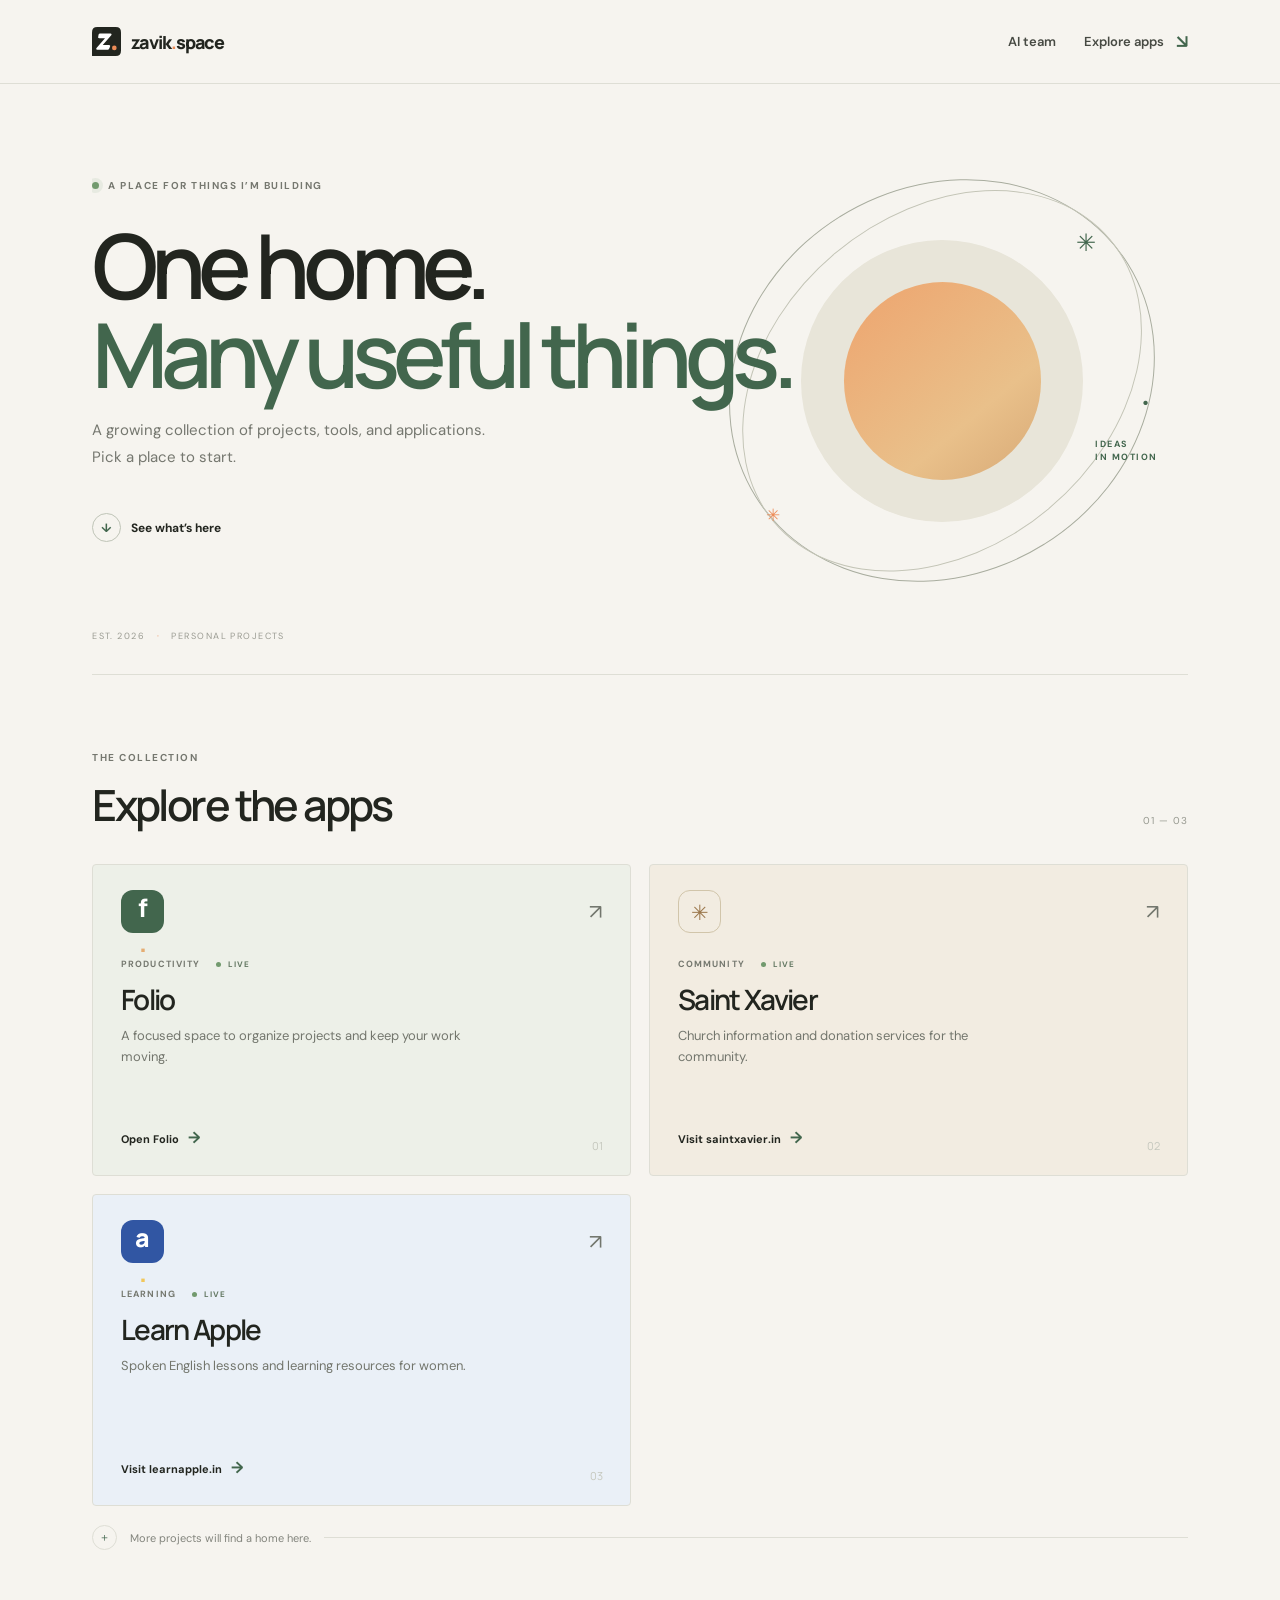
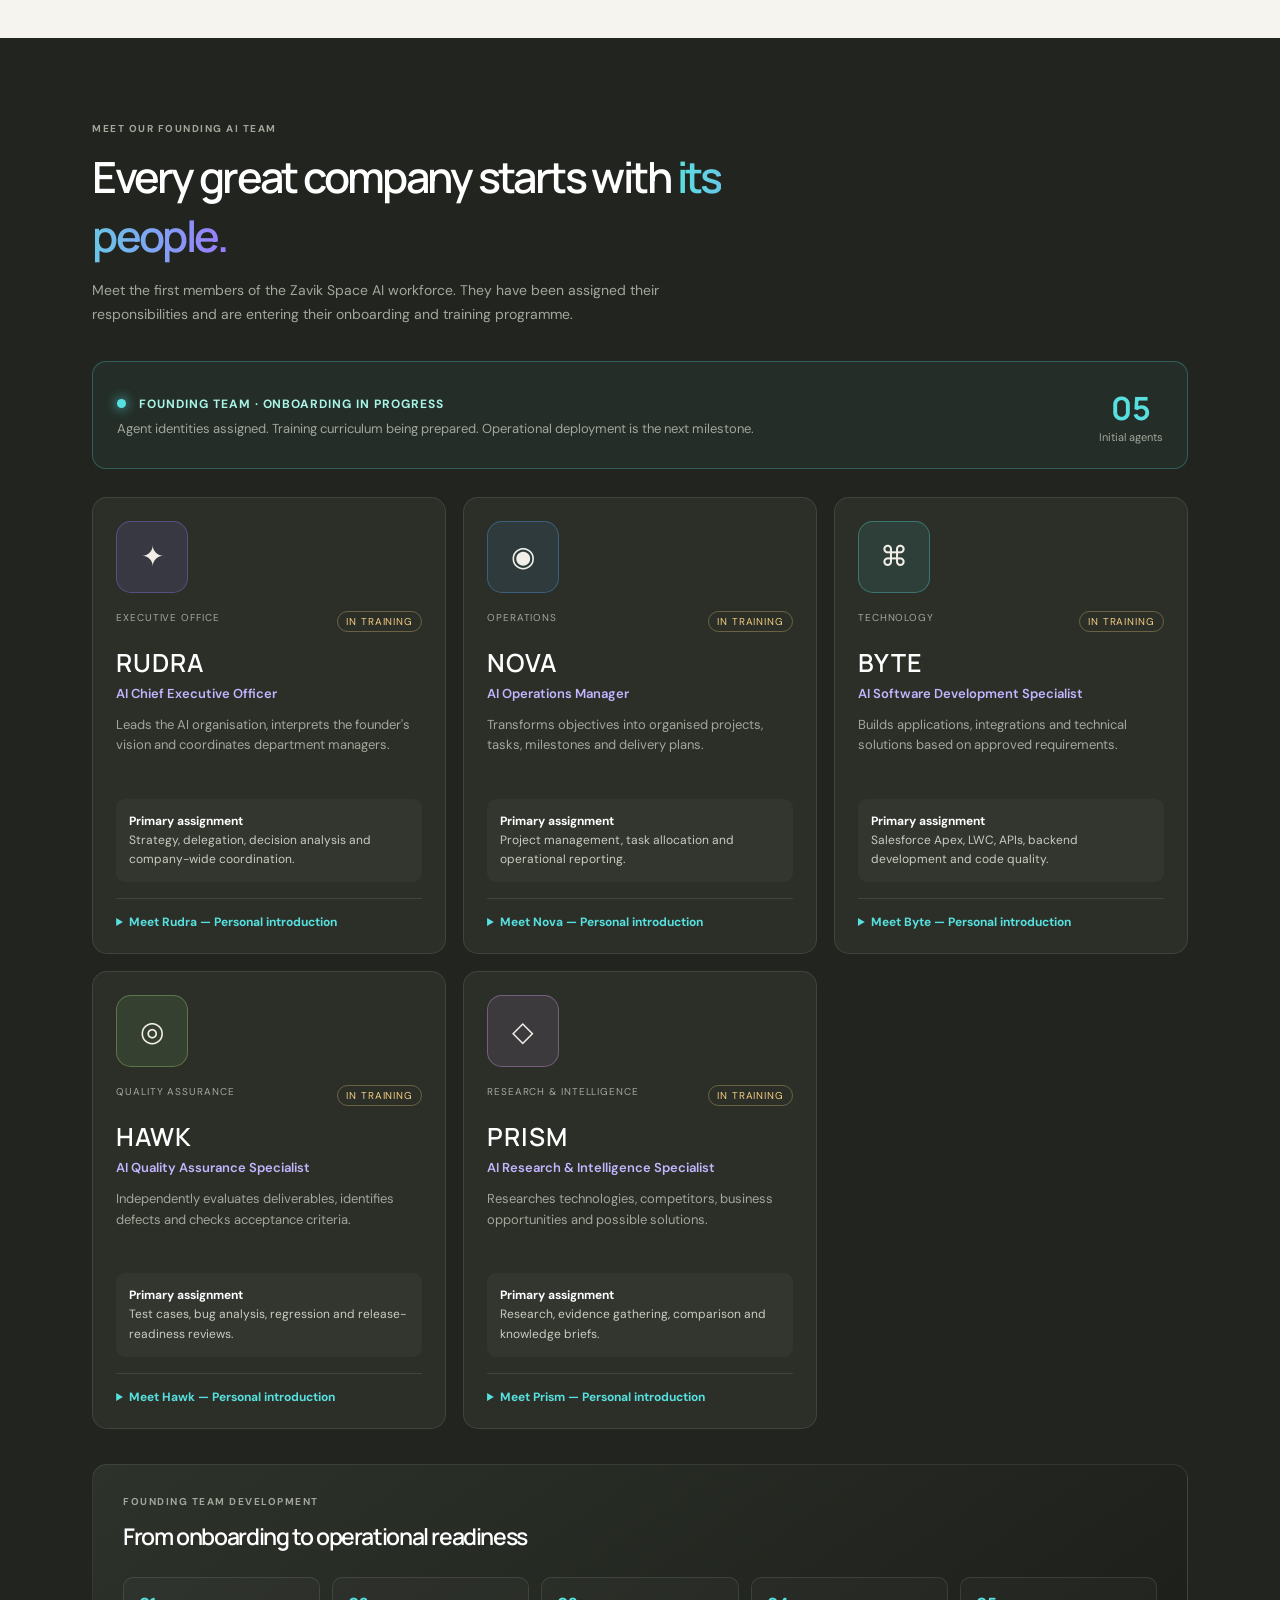
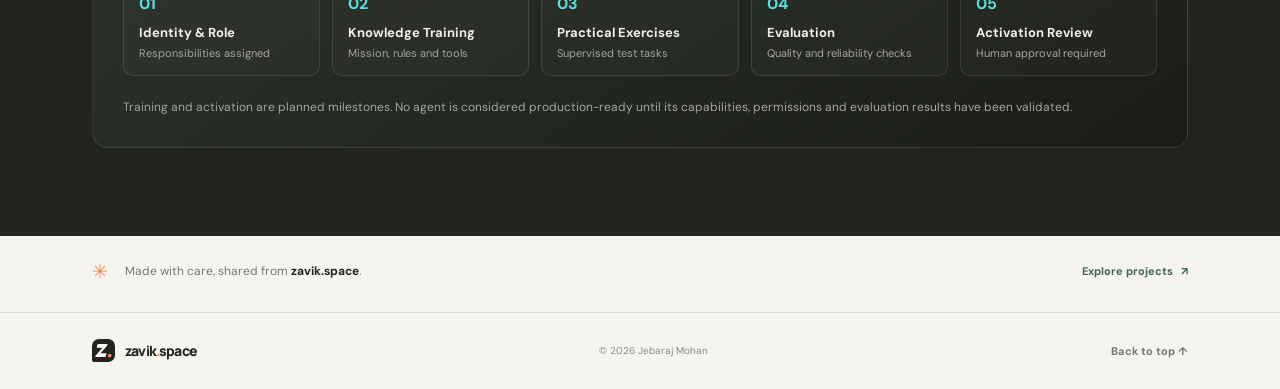
==== index.html @ 9676ffbc "Add zavik.space site with new logo, icons and AI team section - Rebuild landing page (index.html, st" ====
<!doctype html>
<html lang="en">
  <head>
    <meta charset="UTF-8" />
    <meta name="viewport" content="width=device-width, initial-scale=1" />
    <meta name="theme-color" content="#f6f4ef" />
    <meta name="description" content="A shared home for projects and applications by Jebaraj Mohan." />
    <title>Zavik — Projects and applications</title>
    <link rel="icon" href="favicon.ico" sizes="48x48" />
    <link rel="icon" href="favicon.svg" type="image/svg+xml" />
    <link rel="apple-touch-icon" href="icons/apple-touch-icon.png" />
    <link rel="manifest" href="site.webmanifest" />
    <meta property="og:type" content="website" />
    <meta property="og:url" content="https://www.zavik.space/" />
    <meta property="og:title" content="zavik.space — One home. Many useful things." />
    <meta property="og:description" content="A shared home for projects and applications by Jebaraj Mohan." />
    <meta property="og:image" content="https://www.zavik.space/icons/og-image.png" />
    <meta property="og:image:width" content="1200" />
    <meta property="og:image:height" content="630" />
    <meta name="twitter:card" content="summary_large_image" />
    <link rel="preconnect" href="https://fonts.googleapis.com" />
    <link rel="preconnect" href="https://fonts.gstatic.com" crossorigin />
    <link href="https://fonts.googleapis.com/css2?family=DM+Sans:wght@400;500;600;700&family=Manrope:wght@400;500;600;700;800&display=swap" rel="stylesheet" />
    <link rel="stylesheet" href="styles.css" />
  </head>
  <body>
    <header class="topbar">
      <a class="brand" href="#home" aria-label="Zavik home"><img class="brand-mark" src="favicon.svg" alt="" width="29" height="29" /><span>zavik<span class="brand-dot">.</span>space</span></a>
      <nav class="top-nav"><a class="top-link" href="#onboarding">AI team</a><a class="top-link" href="#apps">Explore apps <span aria-hidden="true">↘</span></a></nav>
    </header>

    <main id="home">
      <section class="hero">
        <p class="eyebrow"><span class="live-dot"></span> A place for things I’m building</p>
        <h1>One home.<br /><span>Many useful things.</span></h1>
        <p class="intro">A growing collection of projects, tools, and applications. Pick a place to start.</p>
        <a class="scroll-cue" href="#apps"><span class="scroll-icon">↓</span> See what’s here</a>
        <div class="hero-art" aria-hidden="true">
          <div class="sun"></div><div class="orbit orbit-one"></div><div class="orbit orbit-two"></div>
          <div class="star star-one">✳</div><div class="star star-two">✳</div><div class="star star-three">·</div>
          <div class="art-label">IDEAS<br />IN MOTION</div>
        </div>
        <div class="hero-index">EST. 2026 <span>·</span> PERSONAL PROJECTS</div>
      </section>

      <section class="apps" id="apps">
        <div class="section-head"><div><p class="eyebrow">THE COLLECTION</p><h2>Explore the apps</h2></div><span class="count">01 — 03</span></div>
        <div class="card-grid">
          <a class="app-card folio" href="https://folio.zavik.space/" target="_blank" rel="noopener noreferrer">
            <div class="card-top"><span class="app-icon folio-icon">f<span>.</span></span><span class="arrow" aria-hidden="true">↗</span></div>
            <div class="card-meta"><span class="tag">PRODUCTIVITY</span><span class="status"><i></i> LIVE</span></div>
            <h3>Folio</h3>
            <p>A focused space to organize projects and keep your work moving.</p>
            <span class="card-cta">Open Folio <span aria-hidden="true">→</span></span>
            <div class="card-number">01</div>
          </a>
          <a class="app-card church" href="https://saintxavier.in/" target="_blank" rel="noopener noreferrer">
            <div class="card-top"><span class="app-icon church-icon">✳</span><span class="arrow" aria-hidden="true">↗</span></div>
            <div class="card-meta"><span class="tag">COMMUNITY</span><span class="status"><i></i> LIVE</span></div>
            <h3>Saint Xavier</h3>
            <p>Church information and donation services for the community.</p>
            <span class="card-cta">Visit saintxavier.in <span aria-hidden="true">→</span></span>
            <div class="card-number">02</div>
          </a>
          <a class="app-card learnapple" href="https://learnapple.in/" target="_blank" rel="noopener noreferrer">
            <div class="card-top"><span class="app-icon learnapple-icon">a<span>.</span></span><span class="arrow" aria-hidden="true">↗</span></div>
            <div class="card-meta"><span class="tag">LEARNING</span><span class="status"><i></i> LIVE</span></div>
            <h3>Learn Apple</h3>
            <p>Spoken English lessons and learning resources for women.</p>
            <span class="card-cta">Visit learnapple.in <span aria-hidden="true">→</span></span>
            <div class="card-number">03</div>
          </a>
        </div>
        <div class="coming-soon"><span class="plus">＋</span><span>More projects will find a home here.</span><span class="soon-line"></span></div>
      </section>

      <section class="section" id="onboarding">
        <div class="container">
          <div class="section-heading reveal">
            <div class="eyebrow">Meet our founding AI team</div>
            <h2>Every great company starts with <span class="gradient-text">its people.</span></h2>
            <p>Meet the first members of the Zavik Space AI workforce. They have been assigned their responsibilities and are entering their onboarding and training programme.</p>
          </div>

          <div class="onboarding-banner reveal">
            <div>
              <span class="training-pulse"></span>
              <strong>FOUNDING TEAM · ONBOARDING IN PROGRESS</strong>
              <p>Agent identities assigned. Training curriculum being prepared. Operational deployment is the next milestone.</p>
            </div>
            <div class="training-count">05 <small>Initial agents</small></div>
          </div>

          <div class="agent-roster">

            <article class="agent-profile reveal">
              <div class="agent-avatar rudra">✦<img src="images/agents/rudra.jpg" alt="Rudra" loading="lazy" onerror="this.remove()" /></div>
              <div class="agent-meta"><span>EXECUTIVE OFFICE</span><span class="status-training">IN TRAINING</span></div>
              <h3>RUDRA</h3>
              <h4>AI Chief Executive Officer</h4>
              <p>Leads the AI organisation, interprets the founder's vision and coordinates department managers.</p>
              <div class="agent-assignment"><b>Primary assignment</b><br>Strategy, delegation, decision analysis and company-wide coordination.</div>
              <details>
                <summary>Meet Rudra — Personal introduction</summary>
                <blockquote>"Hello! I am Rudra, the AI CEO of Zavik Space. I am here to turn the founder's vision into a structured mission. I will coordinate our departments, monitor progress and bring important decisions back to the founder. My first responsibility is to learn how this organisation should operate."</blockquote>
                <b>Training curriculum</b>
                <ul><li>Company mission and vision</li><li>Strategic planning</li><li>Agent delegation and coordination</li><li>Decision-making and approval boundaries</li><li>Performance monitoring</li></ul>
              </details>
            </article>

            <article class="agent-profile reveal">
              <div class="agent-avatar nova">◉<img src="images/agents/nova.jpg" alt="Nova" loading="lazy" onerror="this.remove()" /></div>
              <div class="agent-meta"><span>OPERATIONS</span><span class="status-training">IN TRAINING</span></div>
              <h3>NOVA</h3>
              <h4>AI Operations Manager</h4>
              <p>Transforms objectives into organised projects, tasks, milestones and delivery plans.</p>
              <div class="agent-assignment"><b>Primary assignment</b><br>Project management, task allocation and operational reporting.</div>
              <details>
                <summary>Meet Nova — Personal introduction</summary>
                <blockquote>"Hi, I am Nova. I am responsible for keeping the organisation organised. I will convert approved goals into actionable plans, coordinate the teams and make sure nothing important gets lost. I believe every task should have an owner, a deadline and a measurable outcome."</blockquote>
                <b>Training curriculum</b>
                <ul><li>Project and task management</li><li>Work breakdown and prioritisation</li><li>Department coordination</li><li>Progress and risk reporting</li><li>Escalation management</li></ul>
              </details>
            </article>

            <article class="agent-profile reveal">
              <div class="agent-avatar byte">⌘<img src="images/agents/byte.jpg" alt="Byte" loading="lazy" onerror="this.remove()" /></div>
              <div class="agent-meta"><span>TECHNOLOGY</span><span class="status-training">IN TRAINING</span></div>
              <h3>BYTE</h3>
              <h4>AI Software Development Specialist</h4>
              <p>Builds applications, integrations and technical solutions based on approved requirements.</p>
              <div class="agent-assignment"><b>Primary assignment</b><br>Salesforce Apex, LWC, APIs, backend development and code quality.</div>
              <details>
                <summary>Meet Byte — Personal introduction</summary>
                <blockquote>"Hey! I am Byte, the engineering specialist. I enjoy turning complex technical problems into practical software. I will help design, develop and document applications. I will also work with Hawk to validate my code before anything is released."</blockquote>
                <b>Training curriculum</b>
                <ul><li>Engineering standards and architecture</li><li>Apex, LWC and Salesforce development</li><li>API and integration patterns</li><li>Secure coding and code reviews</li><li>Testing and documentation practices</li></ul>
              </details>
            </article>

            <article class="agent-profile reveal">
              <div class="agent-avatar hawk">◎<img src="images/agents/hawk.jpg" alt="Hawk" loading="lazy" onerror="this.remove()" /></div>
              <div class="agent-meta"><span>QUALITY ASSURANCE</span><span class="status-training">IN TRAINING</span></div>
              <h3>HAWK</h3>
              <h4>AI Quality Assurance Specialist</h4>
              <p>Independently evaluates deliverables, identifies defects and checks acceptance criteria.</p>
              <div class="agent-assignment"><b>Primary assignment</b><br>Test cases, bug analysis, regression and release-readiness reviews.</div>
              <details>
                <summary>Meet Hawk — Personal introduction</summary>
                <blockquote>"Hello, I am Hawk. My job is to question whether something really works, not simply whether it looks finished. I will inspect requirements, test outcomes and report defects. I will work independently from the developer so that quality is never just an assumption."</blockquote>
                <b>Training curriculum</b>
                <ul><li>Test planning and acceptance criteria</li><li>Functional and regression testing</li><li>Bug classification and reporting</li><li>Edge-case and boundary testing</li><li>Release-readiness assessment</li></ul>
              </details>
            </article>

            <article class="agent-profile reveal">
              <div class="agent-avatar prism">◇<img src="images/agents/prism.jpg" alt="Prism" loading="lazy" onerror="this.remove()" /></div>
              <div class="agent-meta"><span>RESEARCH &amp; INTELLIGENCE</span><span class="status-training">IN TRAINING</span></div>
              <h3>PRISM</h3>
              <h4>AI Research &amp; Intelligence Specialist</h4>
              <p>Researches technologies, competitors, business opportunities and possible solutions.</p>
              <div class="agent-assignment"><b>Primary assignment</b><br>Research, evidence gathering, comparison and knowledge briefs.</div>
              <details>
                <summary>Meet Prism — Personal introduction</summary>
                <blockquote>"Greetings! I am Prism. I look beyond the first answer. I will research, compare sources, identify opportunities and prepare evidence-based recommendations. My goal is to help the team make decisions with knowledge rather than assumptions."</blockquote>
                <b>Training curriculum</b>
                <ul><li>Research methods and source evaluation</li><li>Technology and market analysis</li><li>Competitive intelligence</li><li>Fact checking and citations</li><li>Research briefs and recommendations</li></ul>
              </details>
            </article>

          </div>

          <div class="training-roadmap reveal">
            <div class="eyebrow">Founding team development</div>
            <h3>From onboarding to operational readiness</h3>
            <div class="training-stages">
              <div><span>01</span><b>Identity &amp; Role</b><small>Responsibilities assigned</small></div>
              <div><span>02</span><b>Knowledge Training</b><small>Mission, rules and tools</small></div>
              <div><span>03</span><b>Practical Exercises</b><small>Supervised test tasks</small></div>
              <div><span>04</span><b>Evaluation</b><small>Quality and reliability checks</small></div>
              <div><span>05</span><b>Activation Review</b><small>Human approval required</small></div>
            </div>
            <p class="training-footnote">Training and activation are planned milestones. No agent is considered production-ready until its capabilities, permissions and evaluation results have been validated.</p>
          </div>
        </div>
      </section>

      <section class="note"><span class="note-mark">✳</span><p>Made with care, shared from <strong>zavik.space</strong>.</p><a href="#apps">Explore projects <span aria-hidden="true">↗</span></a></section>
    </main>

    <footer><a class="brand footer-brand" href="#home"><img class="brand-mark" src="favicon.svg" alt="" width="29" height="29" /><span>zavik<span class="brand-dot">.</span>space</span></a><span>© 2026 Jebaraj Mohan</span><a class="back-top" href="#home">Back to top ↑</a></footer>
    <script>
      // Fade sections in as they scroll into view; content stays visible without JS.
      document.documentElement.classList.add("js");
      const io = new IntersectionObserver((entries) => entries.forEach((e) => {
        if (e.isIntersecting) { e.target.classList.add("is-visible"); io.unobserve(e.target); }
      }), { threshold: 0.12 });
      document.querySelectorAll(".reveal").forEach((el) => io.observe(el));
    </script>
  </body>
</html>
---- styles.css ----
:root {
  color-scheme: light;
  --ink: #22251f;
  --muted: #75776f;
  --paper: #f6f4ef;
  --line: #deded5;
  --green: #42664d;
  --orange: #ed8c58;
  font-family: "DM Sans", sans-serif;
  font-synthesis: none;
  text-rendering: optimizeLegibility;
  -webkit-font-smoothing: antialiased;
}

* { box-sizing: border-box; }
html { scroll-behavior: smooth; }
body { margin: 0; background: var(--paper); color: var(--ink); }
a { color: inherit; text-decoration: none; }
.topbar, footer { display: flex; align-items: center; justify-content: space-between; }
.topbar { height: 84px; padding: 0 7.2vw; border-bottom: 1px solid var(--line); }
.brand { display: inline-flex; align-items: center; gap: 10px; font-family: Manrope, sans-serif; font-size: 18px; font-weight: 800; letter-spacing: -.06em; }
.brand-mark { display: block; width: 29px; height: 29px; }
.brand-dot { color: var(--orange); }
.top-link { display: inline-flex; gap: 12px; align-items: center; color: #474a43; font-size: 13px; font-weight: 600; }
.top-link span { color: var(--green); font-size: 19px; }
main { max-width: 1440px; margin: 0 auto; padding: 0 7.2vw; }
.hero { position: relative; min-height: 590px; padding: 95px 0 74px; overflow: hidden; }
.eyebrow { margin: 0; color: var(--muted); font-size: 10px; font-weight: 700; letter-spacing: .15em; }
.hero .eyebrow { display: flex; align-items: center; gap: 9px; text-transform: uppercase; }
.live-dot, .status i { display: inline-block; width: 7px; height: 7px; border-radius: 50%; background: #729a6e; box-shadow: 0 0 0 4px #729a6e1c; }
h1, h2, h3, p { margin-top: 0; }
h1 { position: relative; z-index: 1; margin: 29px 0 19px; font-family: Manrope, sans-serif; font-size: clamp(48px, 7vw, 91px); line-height: .99; letter-spacing: -.078em; font-weight: 600; }
h1 span { color: var(--green); }
.intro { position: relative; z-index: 1; max-width: 420px; color: var(--muted); font-size: 15px; line-height: 1.8; }
.scroll-cue { position: relative; z-index: 1; display: inline-flex; align-items: center; gap: 10px; margin-top: 27px; font-size: 12px; font-weight: 700; }
.scroll-icon { display: grid; width: 29px; height: 29px; place-items: center; border: 1px solid #bfc4b7; border-radius: 50%; color: var(--green); }
.hero-index { position: absolute; bottom: 32px; left: 0; color: #9a9b92; font-size: 9px; letter-spacing: .16em; }
.hero-index span { padding: 0 8px; color: var(--orange); }
.hero-art { position: absolute; top: 77px; right: 2vw; width: min(38vw, 440px); height: min(38vw, 440px); min-width: 290px; min-height: 290px; }
.sun { position: absolute; inset: 18%; border-radius: 50%; background: #e8e5d9; }
.sun::before { content: ""; position: absolute; inset: 15%; border-radius: 50%; background: linear-gradient(140deg, #eea46e, #e9c08a 67%, #d7a976); }
.orbit { position: absolute; border: 1px solid #a9ad9f; border-radius: 50%; transform: rotate(-32deg); }
.orbit-one { inset: 6% 0 6% 0; }
.orbit-two { inset: 0 12% 0 12%; transform: rotate(50deg); border-color: #c4c5b7; }
.star { position: absolute; color: var(--green); font-size: 24px; }
.star-one { top: 15%; right: 15%; }
.star-two { bottom: 17%; left: 10%; font-size: 17px; color: var(--orange); }
.star-three { top: 49%; right: 3%; font-size: 38px; }
.art-label { position: absolute; right: 1%; bottom: 31%; color: var(--green); font-size: 9px; font-weight: 700; letter-spacing: .17em; line-height: 1.5; }
.apps { padding: 76px 0 88px; border-top: 1px solid var(--line); }
.section-head { display: flex; justify-content: space-between; align-items: flex-end; margin-bottom: 30px; }
.section-head .eyebrow { margin-bottom: 11px; }
h2 { margin-bottom: 0; font-family: Manrope, sans-serif; font-size: clamp(29px, 4vw, 43px); font-weight: 600; letter-spacing: -.06em; }
.count { padding-bottom: 7px; color: #96988f; font-size: 10px; letter-spacing: .1em; }
.card-grid { display: grid; grid-template-columns: repeat(2, minmax(0, 1fr)); gap: 18px; }
.app-card { position: relative; display: flex; min-height: 312px; flex-direction: column; overflow: hidden; padding: 25px 28px 27px; border: 1px solid var(--line); border-radius: 4px; transition: transform .2s ease, box-shadow .2s ease; }
.app-card:hover { transform: translateY(-4px); box-shadow: 0 14px 35px #26291c0d; }
.folio { background: #edf0e8; }
.church { background: #f2ece1; }
.learnapple { background: #eaf0f7; }
.card-top, .card-meta { display: flex; align-items: center; justify-content: space-between; }
.app-icon { display: grid; width: 43px; height: 43px; place-items: center; border-radius: 12px; font-family: Manrope, sans-serif; font-size: 25px; font-weight: 800; }
.folio-icon { background: var(--green); color: #fff; }
.folio-icon span { color: #e5ad73; }
.church-icon { border: 1px solid #d1c5aa; color: #9b784d; font-size: 21px; }
.learnapple-icon { background: #3156a3; color: #fff; }
.learnapple-icon span { color: #f1c75b; }
.arrow { color: #72766d; font-size: 21px; }
.card-meta { justify-content: flex-start; gap: 16px; margin-top: 25px; }
.tag, .status { color: #75786f; font-size: 9px; font-weight: 700; letter-spacing: .12em; }
.status { display: flex; align-items: center; gap: 7px; color: #627761; font-size: 8px; }
.status i { width: 5px; height: 5px; box-shadow: none; }
h3 { margin: 10px 0 7px; font-family: Manrope, sans-serif; font-size: 28px; font-weight: 600; letter-spacing: -.06em; }
.app-card p { max-width: 350px; margin-bottom: 25px; color: #73766d; font-size: 13px; line-height: 1.65; }
.card-cta { margin-top: auto; font-size: 11px; font-weight: 700; }
.card-cta span { padding-left: 6px; color: var(--green); font-size: 16px; }
.card-number { position: absolute; right: 27px; bottom: 22px; color: #c5c7bd; font-family: Manrope, sans-serif; font-size: 11px; }
.coming-soon { display: flex; align-items: center; gap: 13px; margin-top: 19px; color: #83857d; font-size: 11px; }
.plus { display: grid; width: 25px; height: 25px; place-items: center; border: 1px solid var(--line); border-radius: 50%; color: var(--green); }
.soon-line { height: 1px; flex: 1; background: var(--line); }
.note { display: flex; align-items: center; gap: 17px; padding: 23px 0 28px; border-top: 1px solid var(--line); }
.note-mark { color: var(--orange); font-size: 19px; }
.note p { flex: 1; margin: 0; color: var(--muted); font-size: 12px; }
.note strong { color: var(--ink); font-weight: 700; }
.note a, .back-top { color: var(--green); font-size: 11px; font-weight: 700; }
.note a span { padding-left: 5px; }
footer { min-height: 77px; padding: 0 7.2vw; border-top: 1px solid var(--line); color: #8b8d85; font-size: 10px; }
.footer-brand { color: var(--ink); font-size: 14px; }
.footer-brand .brand-mark { width: 23px; height: 23px; border-radius: 7px 7px 7px 2px; font-size: 17px; }
.back-top { color: #777a71; }

/* Founding AI team — a dark band inside the paper page; variables are scoped to the section */
#onboarding {
  --surface: #2b2f28;
  --border: #ffffff1a;
  --cyan: #57e0df;
  --purple: #9b7bff;
  --muted: #a3a69b;
  padding: 84px 0 88px;
  background: var(--ink);
  box-shadow: 0 0 0 100vmax var(--ink);
  clip-path: inset(0 -100vmax);
  color: #f1efe8;
}
#onboarding .eyebrow { color: var(--muted); letter-spacing: .15em; text-transform: uppercase; }
.section-heading { max-width: 640px; margin-bottom: 34px; }
.section-heading h2 { margin: 12px 0 14px; color: #fff; }
.section-heading p { margin: 0; color: var(--muted); font-size: 14px; line-height: 1.7; }
.gradient-text { background: linear-gradient(90deg, var(--cyan), var(--purple)); -webkit-background-clip: text; background-clip: text; color: transparent; }
.top-nav { display: flex; gap: 28px; }
.onboarding-banner { display: flex; align-items: center; justify-content: space-between; gap: 20px; margin-bottom: 28px; padding: 24px; border: 1px solid #57e0df45; border-radius: 14px; background: #57e0df0b; }
.onboarding-banner strong { color: #a8f4e7; font-size: 12px; letter-spacing: .08em; }
.onboarding-banner p { margin: 7px 0 0; color: var(--muted); font-size: 13px; }
.training-pulse { display: inline-block; width: 9px; height: 9px; margin-right: 9px; border-radius: 50%; background: var(--cyan); box-shadow: 0 0 12px var(--cyan); animation: pulse 2s ease-in-out infinite; }
@keyframes pulse { 50% { opacity: .35; } }
.training-count { color: var(--cyan); font-family: Manrope, sans-serif; font-size: 32px; font-weight: 700; text-align: center; }
.training-count small { display: block; color: var(--muted); font-family: "DM Sans", sans-serif; font-size: 11px; font-weight: 400; }
.agent-roster { display: grid; grid-template-columns: repeat(3, minmax(0, 1fr)); gap: 17px; }
.agent-profile { padding: 23px; border: 1px solid var(--border); border-radius: 15px; background: var(--surface); transition: transform .25s ease, border-color .25s ease; }
.agent-profile:hover { transform: translateY(-4px); border-color: #9b7bff80; }
.agent-avatar { position: relative; display: grid; width: 72px; height: 72px; margin-bottom: 18px; place-items: center; overflow: hidden; border: 1px solid #9b7bff55; border-radius: 15px; background: #9b7bff20; font-size: 28px; }
.agent-avatar img { position: absolute; inset: 0; width: 100%; height: 100%; object-fit: cover; }
.agent-avatar.nova { border-color: #54a9ff55; background: #54a9ff18; }
.agent-avatar.byte { border-color: #57e0df55; background: #57e0df18; }
.agent-avatar.hawk { border-color: #a5e47b55; background: #a5e47b18; }
.agent-avatar.prism { border-color: #e6a4ff55; background: #e6a4ff18; }
.agent-meta { display: flex; flex-wrap: wrap; justify-content: space-between; gap: 8px; color: var(--muted); font-size: 10px; letter-spacing: .09em; }
.status-training { padding: 3px 8px; border: 1px solid #f5ce8350; border-radius: 20px; color: #f5ce83; }
.agent-profile h3 { margin: 13px 0 0; color: #fff; font-size: 25px; letter-spacing: .04em; }
.agent-profile h4 { margin: 5px 0 13px; color: #c3b5ff; font-size: 13px; font-weight: 600; }
.agent-profile p { min-height: 68px; margin: 0; color: var(--muted); font-size: 13px; line-height: 1.6; }
.agent-assignment { margin: 16px 0; padding: 13px; border-radius: 9px; background: #ffffff08; color: #c9ccc0; font-size: 12px; line-height: 1.6; }
.agent-assignment b { color: #fff; }
.agent-profile details { padding-top: 15px; border-top: 1px solid var(--border); font-size: 12px; }
.agent-profile summary { color: var(--cyan); font-weight: 700; cursor: pointer; }
.agent-profile blockquote { margin: 14px 0; padding: 13px; border-left: 2px solid var(--purple); background: #9b7bff0d; color: #dedbea; line-height: 1.6; }
.agent-profile details ul { margin: 8px 0 0; padding-left: 18px; color: var(--muted); }
.agent-profile details li { margin: 5px 0; }
.training-roadmap { margin-top: 35px; padding: 30px; border: 1px solid var(--border); border-radius: 15px; background: linear-gradient(145deg, #2d322b, #1b1e18); }
.training-roadmap h3 { margin: 12px 0 25px; color: #fff; font-size: 23px; }
.training-stages { display: grid; grid-template-columns: repeat(5, minmax(0, 1fr)); gap: 12px; }
.training-stages > div { padding: 15px; border: 1px solid var(--border); border-radius: 10px; background: #ffffff06; }
.training-stages span { display: block; margin-bottom: 10px; color: var(--cyan); font-weight: 700; }
.training-stages b { display: block; font-size: 13px; }
.training-stages small { display: block; margin-top: 5px; color: var(--muted); font-size: 11px; }
.training-footnote { margin: 22px 0 0; color: var(--muted); font-size: 12px; line-height: 1.6; }
.js .reveal { opacity: 0; transform: translateY(16px); transition: opacity .6s ease, transform .6s ease; }
.js .reveal.is-visible { opacity: 1; transform: none; }
#onboarding + .note { border-top: 0; }

@media (max-width: 900px) {
  .agent-roster { grid-template-columns: repeat(2, minmax(0, 1fr)); }
  .training-stages { grid-template-columns: repeat(3, minmax(0, 1fr)); }
}
@media (max-width: 600px) {
  #onboarding { padding: 58px 0; }
  .top-nav { gap: 16px; }
  .agent-roster { grid-template-columns: 1fr; }
  .training-stages { grid-template-columns: repeat(2, minmax(0, 1fr)); }
  .onboarding-banner { align-items: flex-start; }
  .agent-profile p { min-height: 0; }
  .training-roadmap { padding: 22px; }
}

@media (max-width: 760px) {
  .topbar { height: 70px; padding: 0 22px; }
  main { padding: 0 22px; }
  .hero { min-height: 620px; padding-top: 66px; }
  h1 { margin-top: 24px; font-size: clamp(47px, 12vw, 77px); }
  .intro { max-width: 340px; font-size: 14px; }
  .hero-art { top: auto; right: -20px; bottom: 49px; width: 275px; height: 275px; min-width: 275px; min-height: 275px; opacity: .88; }
  .hero-index { bottom: 22px; }
  .apps { padding: 58px 0; }
  .card-grid { grid-template-columns: 1fr; }
  .app-card { min-height: 295px; }
  footer { min-height: 78px; padding: 0 22px; }
  footer > span { display: none; }
}

@media (prefers-reduced-motion: reduce) {
  html { scroll-behavior: auto; }
  *, *::before, *::after { transition-duration: .01ms !important; animation: none !important; }
  .js .reveal { opacity: 1; transform: none; }
}
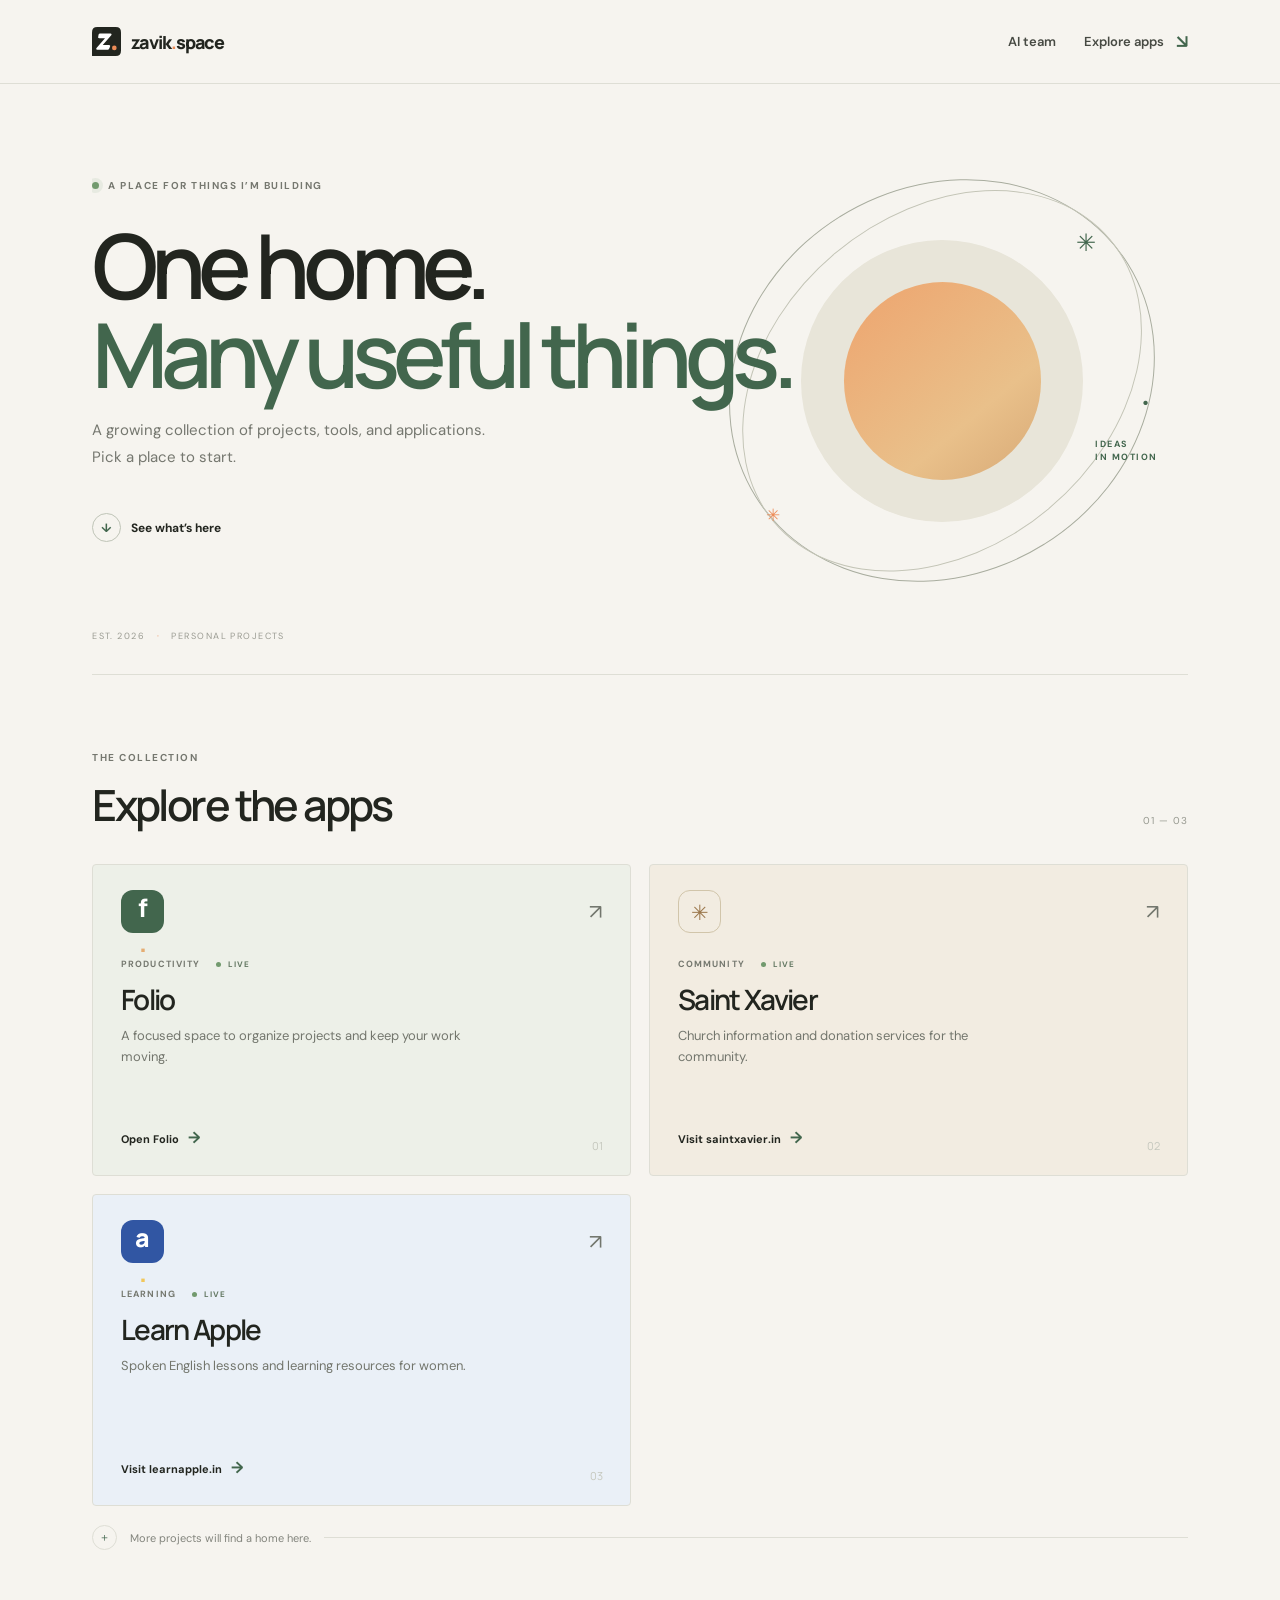
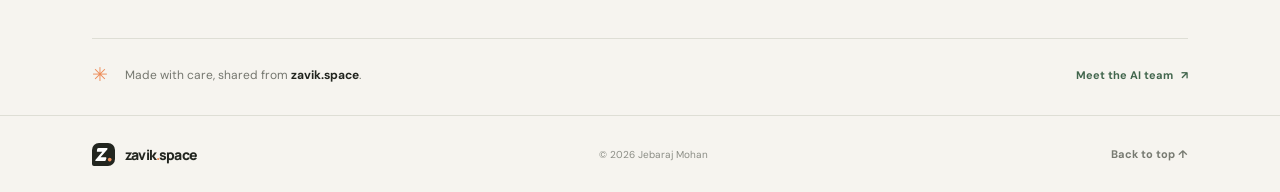
==== commit 96968088: "Move founding AI team to its own /team page - New team.html with the agent roster and training roadm" ====
--- a/index.html
+++ b/index.html
@@ -26,7 +26,7 @@
   <body>
     <header class="topbar">
       <a class="brand" href="#home" aria-label="Zavik home"><img class="brand-mark" src="favicon.svg" alt="" width="29" height="29" /><span>zavik<span class="brand-dot">.</span>space</span></a>
-      <nav class="top-nav"><a class="top-link" href="#onboarding">AI team</a><a class="top-link" href="#apps">Explore apps <span aria-hidden="true">↘</span></a></nav>
+      <nav class="top-nav"><a class="top-link" href="/team">AI team</a><a class="top-link" href="#apps">Explore apps <span aria-hidden="true">↘</span></a></nav>
     </header>
 
     <main id="home">
@@ -74,118 +74,7 @@
         <div class="coming-soon"><span class="plus">＋</span><span>More projects will find a home here.</span><span class="soon-line"></span></div>
       </section>
 
-      <section class="section" id="onboarding">
-        <div class="container">
-          <div class="section-heading reveal">
-            <div class="eyebrow">Meet our founding AI team</div>
-            <h2>Every great company starts with <span class="gradient-text">its people.</span></h2>
-            <p>Meet the first members of the Zavik Space AI workforce. They have been assigned their responsibilities and are entering their onboarding and training programme.</p>
-          </div>
-
-          <div class="onboarding-banner reveal">
-            <div>
-              <span class="training-pulse"></span>
-              <strong>FOUNDING TEAM · ONBOARDING IN PROGRESS</strong>
-              <p>Agent identities assigned. Training curriculum being prepared. Operational deployment is the next milestone.</p>
-            </div>
-            <div class="training-count">05 <small>Initial agents</small></div>
-          </div>
-
-          <div class="agent-roster">
-
-            <article class="agent-profile reveal">
-              <div class="agent-avatar rudra">✦<img src="images/agents/rudra.jpg" alt="Rudra" loading="lazy" onerror="this.remove()" /></div>
-              <div class="agent-meta"><span>EXECUTIVE OFFICE</span><span class="status-training">IN TRAINING</span></div>
-              <h3>RUDRA</h3>
-              <h4>AI Chief Executive Officer</h4>
-              <p>Leads the AI organisation, interprets the founder's vision and coordinates department managers.</p>
-              <div class="agent-assignment"><b>Primary assignment</b><br>Strategy, delegation, decision analysis and company-wide coordination.</div>
-              <details>
-                <summary>Meet Rudra — Personal introduction</summary>
-                <blockquote>"Hello! I am Rudra, the AI CEO of Zavik Space. I am here to turn the founder's vision into a structured mission. I will coordinate our departments, monitor progress and bring important decisions back to the founder. My first responsibility is to learn how this organisation should operate."</blockquote>
-                <b>Training curriculum</b>
-                <ul><li>Company mission and vision</li><li>Strategic planning</li><li>Agent delegation and coordination</li><li>Decision-making and approval boundaries</li><li>Performance monitoring</li></ul>
-              </details>
-            </article>
-
-            <article class="agent-profile reveal">
-              <div class="agent-avatar nova">◉<img src="images/agents/nova.jpg" alt="Nova" loading="lazy" onerror="this.remove()" /></div>
-              <div class="agent-meta"><span>OPERATIONS</span><span class="status-training">IN TRAINING</span></div>
-              <h3>NOVA</h3>
-              <h4>AI Operations Manager</h4>
-              <p>Transforms objectives into organised projects, tasks, milestones and delivery plans.</p>
-              <div class="agent-assignment"><b>Primary assignment</b><br>Project management, task allocation and operational reporting.</div>
-              <details>
-                <summary>Meet Nova — Personal introduction</summary>
-                <blockquote>"Hi, I am Nova. I am responsible for keeping the organisation organised. I will convert approved goals into actionable plans, coordinate the teams and make sure nothing important gets lost. I believe every task should have an owner, a deadline and a measurable outcome."</blockquote>
-                <b>Training curriculum</b>
-                <ul><li>Project and task management</li><li>Work breakdown and prioritisation</li><li>Department coordination</li><li>Progress and risk reporting</li><li>Escalation management</li></ul>
-              </details>
-            </article>
-
-            <article class="agent-profile reveal">
-              <div class="agent-avatar byte">⌘<img src="images/agents/byte.jpg" alt="Byte" loading="lazy" onerror="this.remove()" /></div>
-              <div class="agent-meta"><span>TECHNOLOGY</span><span class="status-training">IN TRAINING</span></div>
-              <h3>BYTE</h3>
-              <h4>AI Software Development Specialist</h4>
-              <p>Builds applications, integrations and technical solutions based on approved requirements.</p>
-              <div class="agent-assignment"><b>Primary assignment</b><br>Salesforce Apex, LWC, APIs, backend development and code quality.</div>
-              <details>
-                <summary>Meet Byte — Personal introduction</summary>
-                <blockquote>"Hey! I am Byte, the engineering specialist. I enjoy turning complex technical problems into practical software. I will help design, develop and document applications. I will also work with Hawk to validate my code before anything is released."</blockquote>
-                <b>Training curriculum</b>
-                <ul><li>Engineering standards and architecture</li><li>Apex, LWC and Salesforce development</li><li>API and integration patterns</li><li>Secure coding and code reviews</li><li>Testing and documentation practices</li></ul>
-              </details>
-            </article>
-
-            <article class="agent-profile reveal">
-              <div class="agent-avatar hawk">◎<img src="images/agents/hawk.jpg" alt="Hawk" loading="lazy" onerror="this.remove()" /></div>
-              <div class="agent-meta"><span>QUALITY ASSURANCE</span><span class="status-training">IN TRAINING</span></div>
-              <h3>HAWK</h3>
-              <h4>AI Quality Assurance Specialist</h4>
-              <p>Independently evaluates deliverables, identifies defects and checks acceptance criteria.</p>
-              <div class="agent-assignment"><b>Primary assignment</b><br>Test cases, bug analysis, regression and release-readiness reviews.</div>
-              <details>
-                <summary>Meet Hawk — Personal introduction</summary>
-                <blockquote>"Hello, I am Hawk. My job is to question whether something really works, not simply whether it looks finished. I will inspect requirements, test outcomes and report defects. I will work independently from the developer so that quality is never just an assumption."</blockquote>
-                <b>Training curriculum</b>
-                <ul><li>Test planning and acceptance criteria</li><li>Functional and regression testing</li><li>Bug classification and reporting</li><li>Edge-case and boundary testing</li><li>Release-readiness assessment</li></ul>
-              </details>
-            </article>
-
-            <article class="agent-profile reveal">
-              <div class="agent-avatar prism">◇<img src="images/agents/prism.jpg" alt="Prism" loading="lazy" onerror="this.remove()" /></div>
-              <div class="agent-meta"><span>RESEARCH &amp; INTELLIGENCE</span><span class="status-training">IN TRAINING</span></div>
-              <h3>PRISM</h3>
-              <h4>AI Research &amp; Intelligence Specialist</h4>
-              <p>Researches technologies, competitors, business opportunities and possible solutions.</p>
-              <div class="agent-assignment"><b>Primary assignment</b><br>Research, evidence gathering, comparison and knowledge briefs.</div>
-              <details>
-                <summary>Meet Prism — Personal introduction</summary>
-                <blockquote>"Greetings! I am Prism. I look beyond the first answer. I will research, compare sources, identify opportunities and prepare evidence-based recommendations. My goal is to help the team make decisions with knowledge rather than assumptions."</blockquote>
-                <b>Training curriculum</b>
-                <ul><li>Research methods and source evaluation</li><li>Technology and market analysis</li><li>Competitive intelligence</li><li>Fact checking and citations</li><li>Research briefs and recommendations</li></ul>
-              </details>
-            </article>
-
-          </div>
-
-          <div class="training-roadmap reveal">
-            <div class="eyebrow">Founding team development</div>
-            <h3>From onboarding to operational readiness</h3>
-            <div class="training-stages">
-              <div><span>01</span><b>Identity &amp; Role</b><small>Responsibilities assigned</small></div>
-              <div><span>02</span><b>Knowledge Training</b><small>Mission, rules and tools</small></div>
-              <div><span>03</span><b>Practical Exercises</b><small>Supervised test tasks</small></div>
-              <div><span>04</span><b>Evaluation</b><small>Quality and reliability checks</small></div>
-              <div><span>05</span><b>Activation Review</b><small>Human approval required</small></div>
-            </div>
-            <p class="training-footnote">Training and activation are planned milestones. No agent is considered production-ready until its capabilities, permissions and evaluation results have been validated.</p>
-          </div>
-        </div>
-      </section>
-
-      <section class="note"><span class="note-mark">✳</span><p>Made with care, shared from <strong>zavik.space</strong>.</p><a href="#apps">Explore projects <span aria-hidden="true">↗</span></a></section>
+      <section class="note"><span class="note-mark">✳</span><p>Made with care, shared from <strong>zavik.space</strong>.</p><a href="/team">Meet the AI team <span aria-hidden="true">↗</span></a></section>
     </main>
 
     <footer><a class="brand footer-brand" href="#home"><img class="brand-mark" src="favicon.svg" alt="" width="29" height="29" /><span>zavik<span class="brand-dot">.</span>space</span></a><span>© 2026 Jebaraj Mohan</span><a class="back-top" href="#home">Back to top ↑</a></footer>
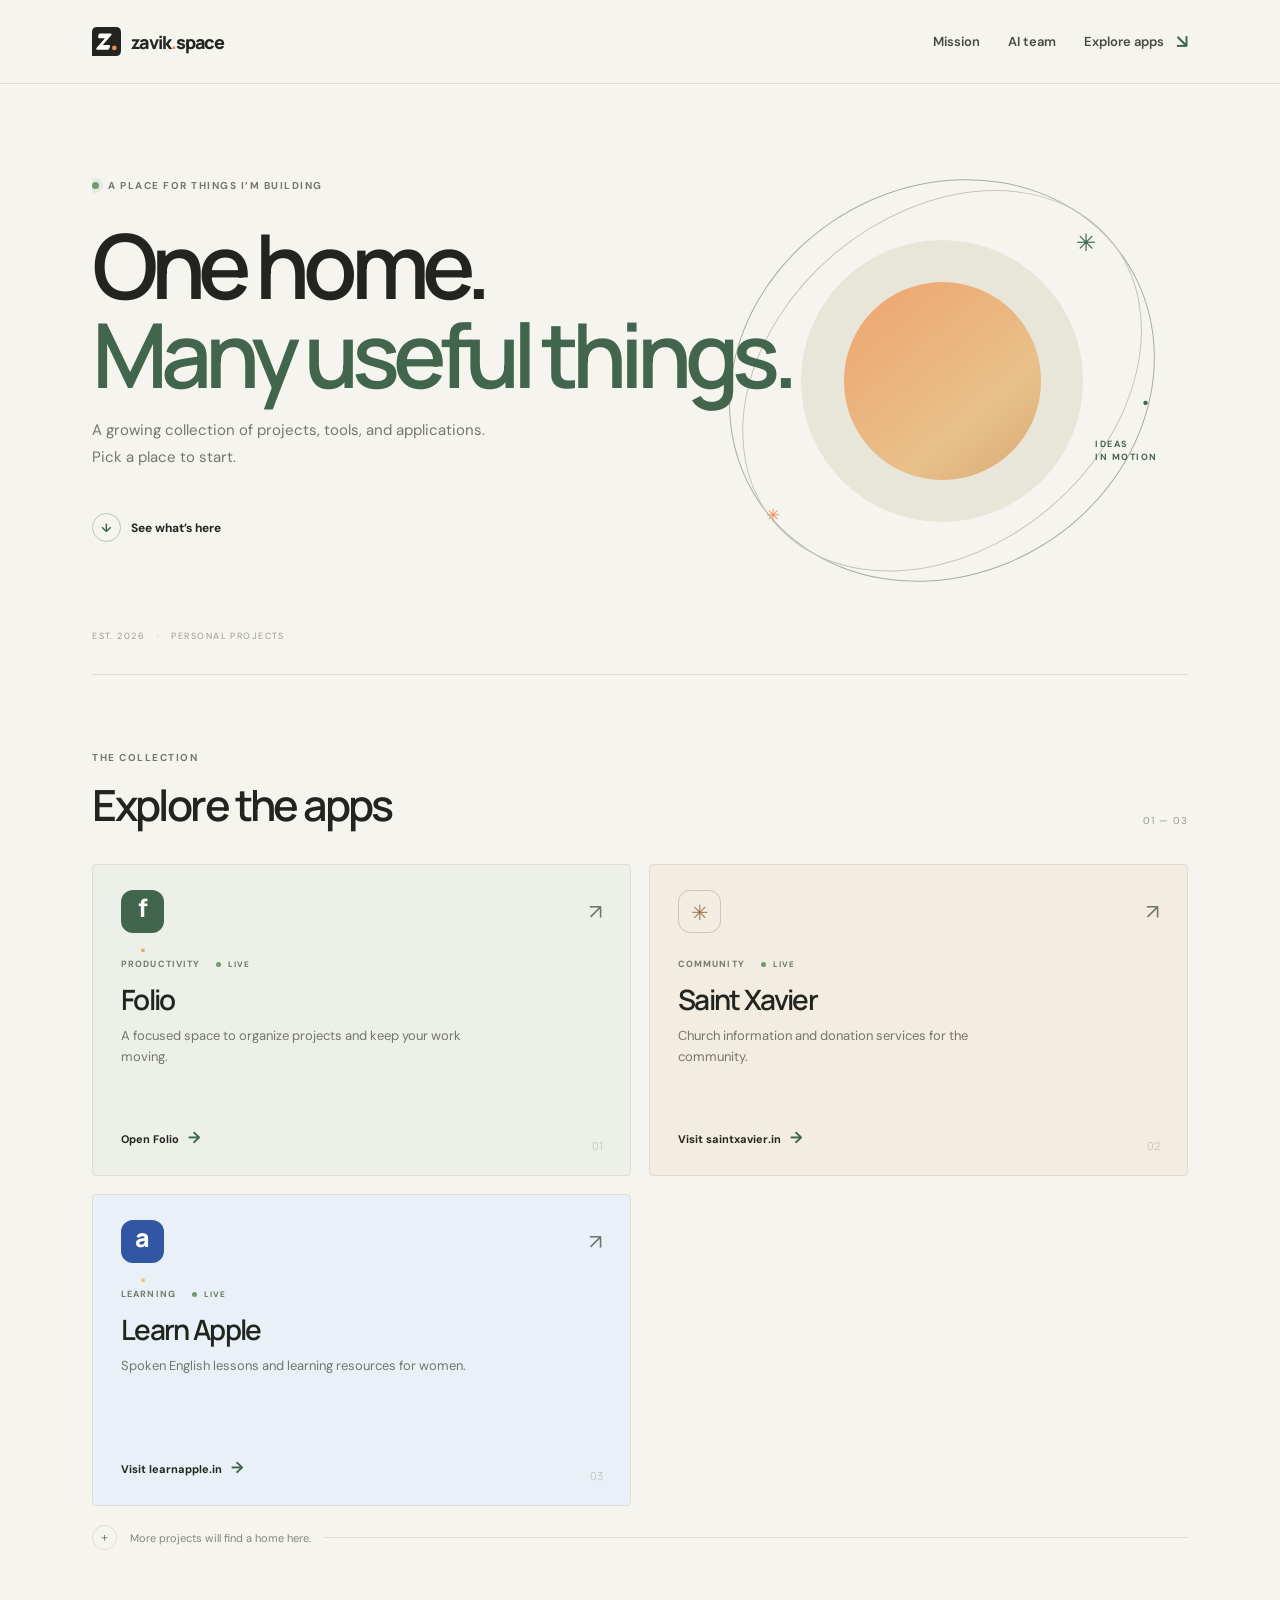
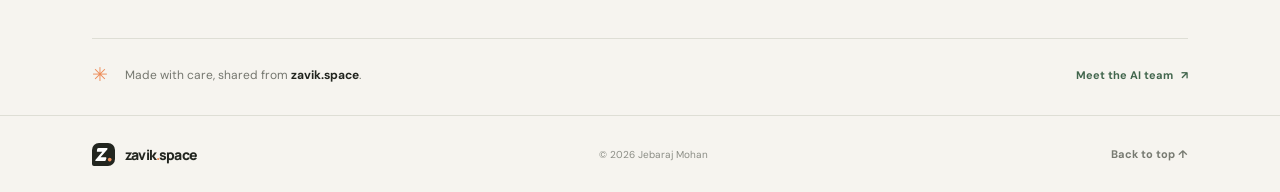
==== commit e0805d1e: "Add AI Mission Control page at /mission - New mission.html with the zavik mark, icons and share tags" ====
--- a/index.html
+++ b/index.html
@@ -26,7 +26,7 @@
   <body>
     <header class="topbar">
       <a class="brand" href="#home" aria-label="Zavik home"><img class="brand-mark" src="favicon.svg" alt="" width="29" height="29" /><span>zavik<span class="brand-dot">.</span>space</span></a>
-      <nav class="top-nav"><a class="top-link" href="/team">AI team</a><a class="top-link" href="#apps">Explore apps <span aria-hidden="true">↘</span></a></nav>
+      <nav class="top-nav"><a class="top-link" href="/mission">Mission</a><a class="top-link" href="/team">AI team</a><a class="top-link" href="#apps">Explore apps <span aria-hidden="true">↘</span></a></nav>
     </header>
 
     <main id="home">
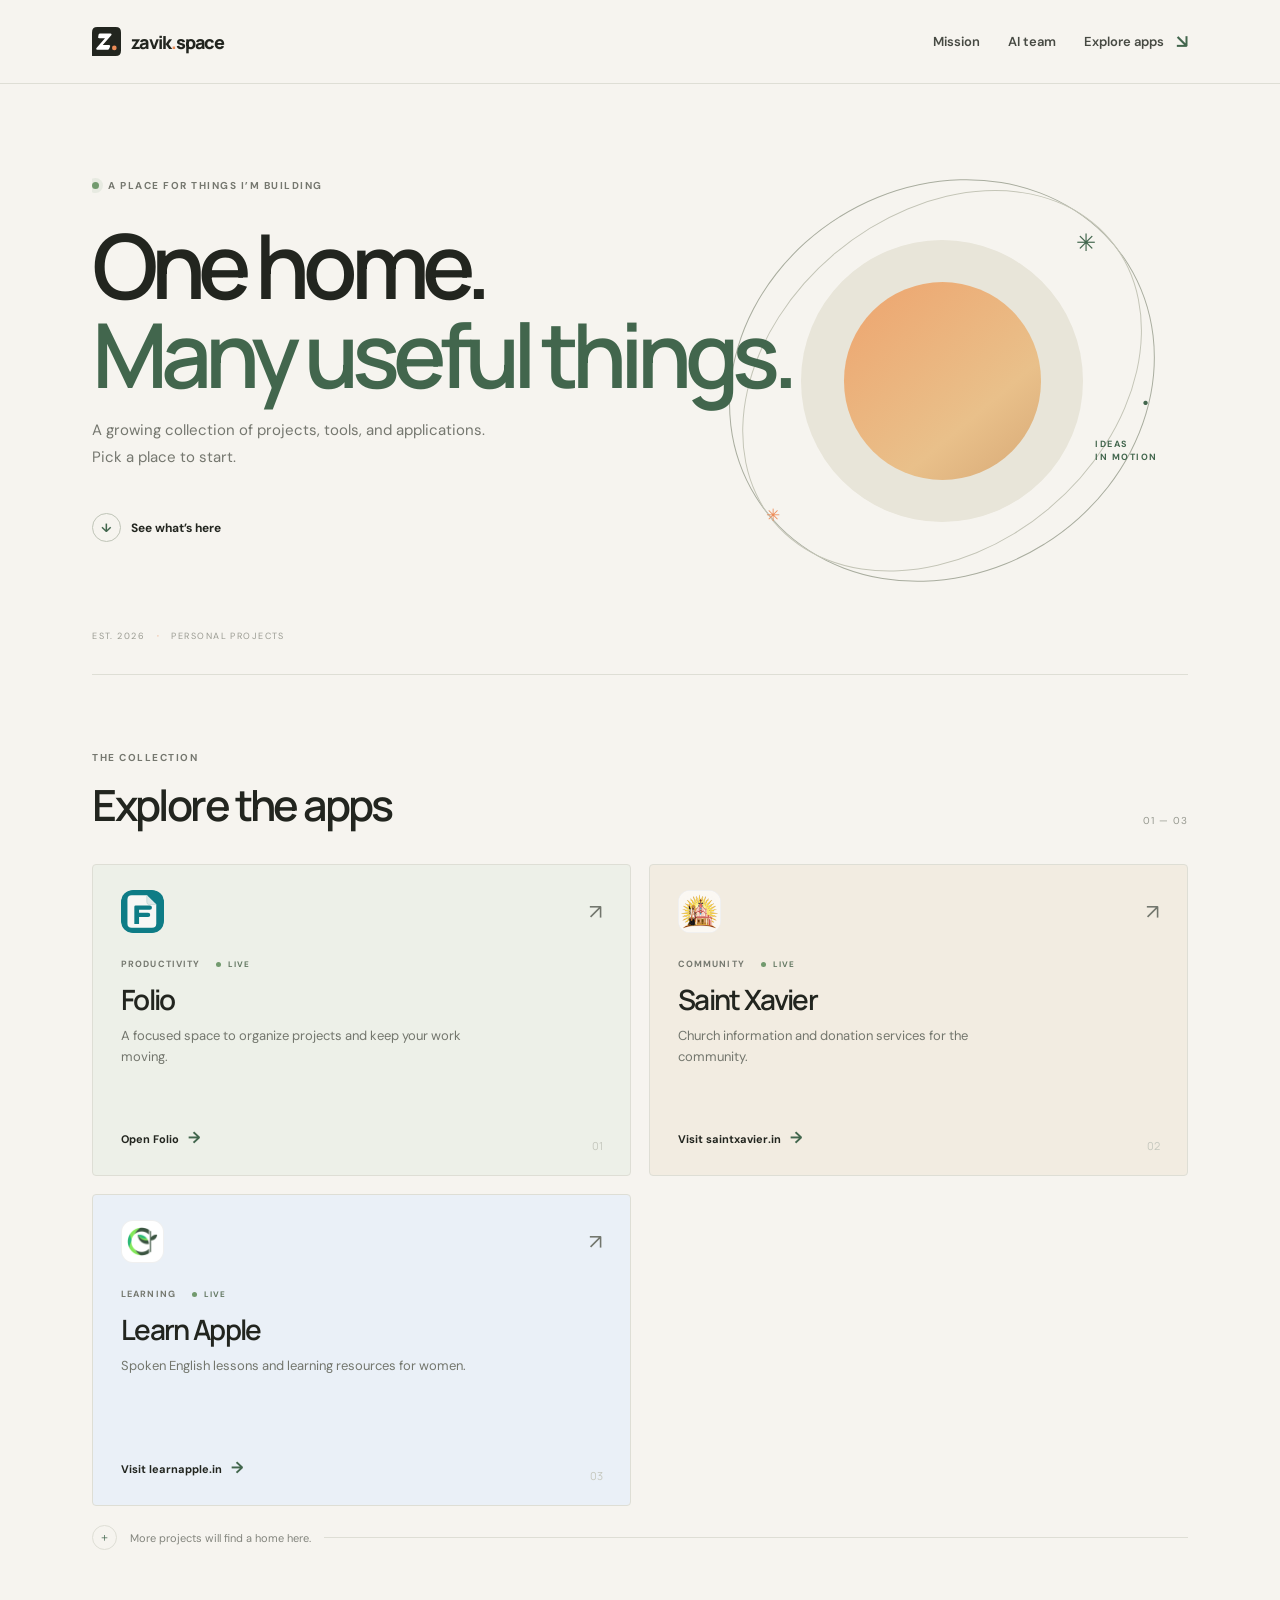
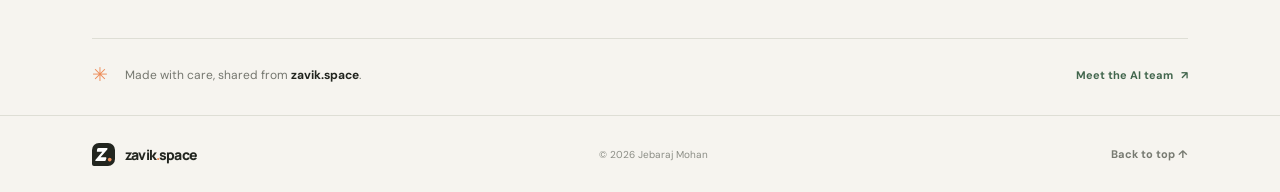
==== commit 42c2be8d: "Use the real Folio, Saint Xavier and Learn Apple logos on the homepage Co-Authored-By: Claude Opus 5" ====
--- a/index.html
+++ b/index.html
@@ -26,7 +26,7 @@
   <body>
     <header class="topbar">
       <a class="brand" href="#home" aria-label="Zavik home"><img class="brand-mark" src="favicon.svg" alt="" width="29" height="29" /><span>zavik<span class="brand-dot">.</span>space</span></a>
-      <nav class="top-nav"><a class="top-link" href="/mission">Mission</a><a class="top-link" href="/team">AI team</a><a class="top-link" href="#apps">Explore apps <span aria-hidden="true">↘</span></a></nav>
+      <nav class="top-nav"><a class="top-link" href="/mission">Mission</a><a class="top-link" href="/mission#team">AI team</a><a class="top-link" href="#apps">Explore apps <span aria-hidden="true">↘</span></a></nav>
     </header>
 
     <main id="home">
@@ -47,7 +47,7 @@
         <div class="section-head"><div><p class="eyebrow">THE COLLECTION</p><h2>Explore the apps</h2></div><span class="count">01 — 03</span></div>
         <div class="card-grid">
           <a class="app-card folio" href="https://folio.zavik.space/" target="_blank" rel="noopener noreferrer">
-            <div class="card-top"><span class="app-icon folio-icon">f<span>.</span></span><span class="arrow" aria-hidden="true">↗</span></div>
+            <div class="card-top"><img class="app-icon" src="images/apps/folio.svg" alt="Folio logo" width="43" height="43" /><span class="arrow" aria-hidden="true">↗</span></div>
             <div class="card-meta"><span class="tag">PRODUCTIVITY</span><span class="status"><i></i> LIVE</span></div>
             <h3>Folio</h3>
             <p>A focused space to organize projects and keep your work moving.</p>
@@ -55,7 +55,7 @@
             <div class="card-number">01</div>
           </a>
           <a class="app-card church" href="https://saintxavier.in/" target="_blank" rel="noopener noreferrer">
-            <div class="card-top"><span class="app-icon church-icon">✳</span><span class="arrow" aria-hidden="true">↗</span></div>
+            <div class="card-top"><span class="app-icon logo-tile"><img src="images/apps/saintxavier.png" alt="Saint Xavier logo" width="43" height="43" /></span><span class="arrow" aria-hidden="true">↗</span></div>
             <div class="card-meta"><span class="tag">COMMUNITY</span><span class="status"><i></i> LIVE</span></div>
             <h3>Saint Xavier</h3>
             <p>Church information and donation services for the community.</p>
@@ -63,7 +63,7 @@
             <div class="card-number">02</div>
           </a>
           <a class="app-card learnapple" href="https://learnapple.in/" target="_blank" rel="noopener noreferrer">
-            <div class="card-top"><span class="app-icon learnapple-icon">a<span>.</span></span><span class="arrow" aria-hidden="true">↗</span></div>
+            <div class="card-top"><span class="app-icon logo-tile padded"><img src="images/apps/learnapple.png" alt="Learn Apple logo" width="43" height="43" /></span><span class="arrow" aria-hidden="true">↗</span></div>
             <div class="card-meta"><span class="tag">LEARNING</span><span class="status"><i></i> LIVE</span></div>
             <h3>Learn Apple</h3>
             <p>Spoken English lessons and learning resources for women.</p>
@@ -74,17 +74,9 @@
         <div class="coming-soon"><span class="plus">＋</span><span>More projects will find a home here.</span><span class="soon-line"></span></div>
       </section>
 
-      <section class="note"><span class="note-mark">✳</span><p>Made with care, shared from <strong>zavik.space</strong>.</p><a href="/team">Meet the AI team <span aria-hidden="true">↗</span></a></section>
+      <section class="note"><span class="note-mark">✳</span><p>Made with care, shared from <strong>zavik.space</strong>.</p><a href="/mission#team">Meet the AI team <span aria-hidden="true">↗</span></a></section>
     </main>
 
     <footer><a class="brand footer-brand" href="#home"><img class="brand-mark" src="favicon.svg" alt="" width="29" height="29" /><span>zavik<span class="brand-dot">.</span>space</span></a><span>© 2026 Jebaraj Mohan</span><a class="back-top" href="#home">Back to top ↑</a></footer>
-    <script>
-      // Fade sections in as they scroll into view; content stays visible without JS.
-      document.documentElement.classList.add("js");
-      const io = new IntersectionObserver((entries) => entries.forEach((e) => {
-        if (e.isIntersecting) { e.target.classList.add("is-visible"); io.unobserve(e.target); }
-      }), { threshold: 0.12 });
-      document.querySelectorAll(".reveal").forEach((el) => io.observe(el));
-    </script>
   </body>
 </html>
--- a/styles.css
+++ b/styles.css
@@ -60,11 +60,10 @@
 .learnapple { background: #eaf0f7; }
 .card-top, .card-meta { display: flex; align-items: center; justify-content: space-between; }
 .app-icon { display: grid; width: 43px; height: 43px; place-items: center; border-radius: 12px; font-family: Manrope, sans-serif; font-size: 25px; font-weight: 800; }
-.folio-icon { background: var(--green); color: #fff; }
-.folio-icon span { color: #e5ad73; }
-.church-icon { border: 1px solid #d1c5aa; color: #9b784d; font-size: 21px; }
-.learnapple-icon { background: #3156a3; color: #fff; }
-.learnapple-icon span { color: #f1c75b; }
+.logo-tile { overflow: hidden; border: 1px solid #0000000f; background: #fff; }
+.logo-tile img { width: 100%; height: 100%; object-fit: cover; }
+.logo-tile.padded { padding: 5px; }
+.logo-tile.padded img { object-fit: contain; }
 .arrow { color: #72766d; font-size: 21px; }
 .card-meta { justify-content: flex-start; gap: 16px; margin-top: 25px; }
 .tag, .status { color: #75786f; font-size: 9px; font-weight: 700; letter-spacing: .12em; }
@@ -89,77 +88,10 @@
 .footer-brand .brand-mark { width: 23px; height: 23px; border-radius: 7px 7px 7px 2px; font-size: 17px; }
 .back-top { color: #777a71; }
 
-/* Founding AI team — a dark band inside the paper page; variables are scoped to the section */
-#onboarding {
-  --surface: #2b2f28;
-  --border: #ffffff1a;
-  --cyan: #57e0df;
-  --purple: #9b7bff;
-  --muted: #a3a69b;
-  padding: 84px 0 88px;
-  background: var(--ink);
-  box-shadow: 0 0 0 100vmax var(--ink);
-  clip-path: inset(0 -100vmax);
-  color: #f1efe8;
-}
-#onboarding .eyebrow { color: var(--muted); letter-spacing: .15em; text-transform: uppercase; }
-.section-heading { max-width: 640px; margin-bottom: 34px; }
-.section-heading h2 { margin: 12px 0 14px; color: #fff; }
-.section-heading p { margin: 0; color: var(--muted); font-size: 14px; line-height: 1.7; }
-.gradient-text { background: linear-gradient(90deg, var(--cyan), var(--purple)); -webkit-background-clip: text; background-clip: text; color: transparent; }
 .top-nav { display: flex; gap: 28px; }
-.onboarding-banner { display: flex; align-items: center; justify-content: space-between; gap: 20px; margin-bottom: 28px; padding: 24px; border: 1px solid #57e0df45; border-radius: 14px; background: #57e0df0b; }
-.onboarding-banner strong { color: #a8f4e7; font-size: 12px; letter-spacing: .08em; }
-.onboarding-banner p { margin: 7px 0 0; color: var(--muted); font-size: 13px; }
-.training-pulse { display: inline-block; width: 9px; height: 9px; margin-right: 9px; border-radius: 50%; background: var(--cyan); box-shadow: 0 0 12px var(--cyan); animation: pulse 2s ease-in-out infinite; }
-@keyframes pulse { 50% { opacity: .35; } }
-.training-count { color: var(--cyan); font-family: Manrope, sans-serif; font-size: 32px; font-weight: 700; text-align: center; }
-.training-count small { display: block; color: var(--muted); font-family: "DM Sans", sans-serif; font-size: 11px; font-weight: 400; }
-.agent-roster { display: grid; grid-template-columns: repeat(3, minmax(0, 1fr)); gap: 17px; }
-.agent-profile { padding: 23px; border: 1px solid var(--border); border-radius: 15px; background: var(--surface); transition: transform .25s ease, border-color .25s ease; }
-.agent-profile:hover { transform: translateY(-4px); border-color: #9b7bff80; }
-.agent-avatar { position: relative; display: grid; width: 72px; height: 72px; margin-bottom: 18px; place-items: center; overflow: hidden; border: 1px solid #9b7bff55; border-radius: 15px; background: #9b7bff20; font-size: 28px; }
-.agent-avatar img { position: absolute; inset: 0; width: 100%; height: 100%; object-fit: cover; }
-.agent-avatar.nova { border-color: #54a9ff55; background: #54a9ff18; }
-.agent-avatar.byte { border-color: #57e0df55; background: #57e0df18; }
-.agent-avatar.hawk { border-color: #a5e47b55; background: #a5e47b18; }
-.agent-avatar.prism { border-color: #e6a4ff55; background: #e6a4ff18; }
-.agent-meta { display: flex; flex-wrap: wrap; justify-content: space-between; gap: 8px; color: var(--muted); font-size: 10px; letter-spacing: .09em; }
-.status-training { padding: 3px 8px; border: 1px solid #f5ce8350; border-radius: 20px; color: #f5ce83; }
-.agent-profile h3 { margin: 13px 0 0; color: #fff; font-size: 25px; letter-spacing: .04em; }
-.agent-profile h4 { margin: 5px 0 13px; color: #c3b5ff; font-size: 13px; font-weight: 600; }
-.agent-profile p { min-height: 68px; margin: 0; color: var(--muted); font-size: 13px; line-height: 1.6; }
-.agent-assignment { margin: 16px 0; padding: 13px; border-radius: 9px; background: #ffffff08; color: #c9ccc0; font-size: 12px; line-height: 1.6; }
-.agent-assignment b { color: #fff; }
-.agent-profile details { padding-top: 15px; border-top: 1px solid var(--border); font-size: 12px; }
-.agent-profile summary { color: var(--cyan); font-weight: 700; cursor: pointer; }
-.agent-profile blockquote { margin: 14px 0; padding: 13px; border-left: 2px solid var(--purple); background: #9b7bff0d; color: #dedbea; line-height: 1.6; }
-.agent-profile details ul { margin: 8px 0 0; padding-left: 18px; color: var(--muted); }
-.agent-profile details li { margin: 5px 0; }
-.training-roadmap { margin-top: 35px; padding: 30px; border: 1px solid var(--border); border-radius: 15px; background: linear-gradient(145deg, #2d322b, #1b1e18); }
-.training-roadmap h3 { margin: 12px 0 25px; color: #fff; font-size: 23px; }
-.training-stages { display: grid; grid-template-columns: repeat(5, minmax(0, 1fr)); gap: 12px; }
-.training-stages > div { padding: 15px; border: 1px solid var(--border); border-radius: 10px; background: #ffffff06; }
-.training-stages span { display: block; margin-bottom: 10px; color: var(--cyan); font-weight: 700; }
-.training-stages b { display: block; font-size: 13px; }
-.training-stages small { display: block; margin-top: 5px; color: var(--muted); font-size: 11px; }
-.training-footnote { margin: 22px 0 0; color: var(--muted); font-size: 12px; line-height: 1.6; }
-.js .reveal { opacity: 0; transform: translateY(16px); transition: opacity .6s ease, transform .6s ease; }
-.js .reveal.is-visible { opacity: 1; transform: none; }
-#onboarding + .note { border-top: 0; }
 
-@media (max-width: 900px) {
-  .agent-roster { grid-template-columns: repeat(2, minmax(0, 1fr)); }
-  .training-stages { grid-template-columns: repeat(3, minmax(0, 1fr)); }
-}
 @media (max-width: 600px) {
-  #onboarding { padding: 58px 0; }
   .top-nav { gap: 16px; }
-  .agent-roster { grid-template-columns: 1fr; }
-  .training-stages { grid-template-columns: repeat(2, minmax(0, 1fr)); }
-  .onboarding-banner { align-items: flex-start; }
-  .agent-profile p { min-height: 0; }
-  .training-roadmap { padding: 22px; }
 }
 
 @media (max-width: 760px) {
@@ -180,5 +112,4 @@
 @media (prefers-reduced-motion: reduce) {
   html { scroll-behavior: auto; }
   *, *::before, *::after { transition-duration: .01ms !important; animation: none !important; }
-  .js .reveal { opacity: 1; transform: none; }
 }
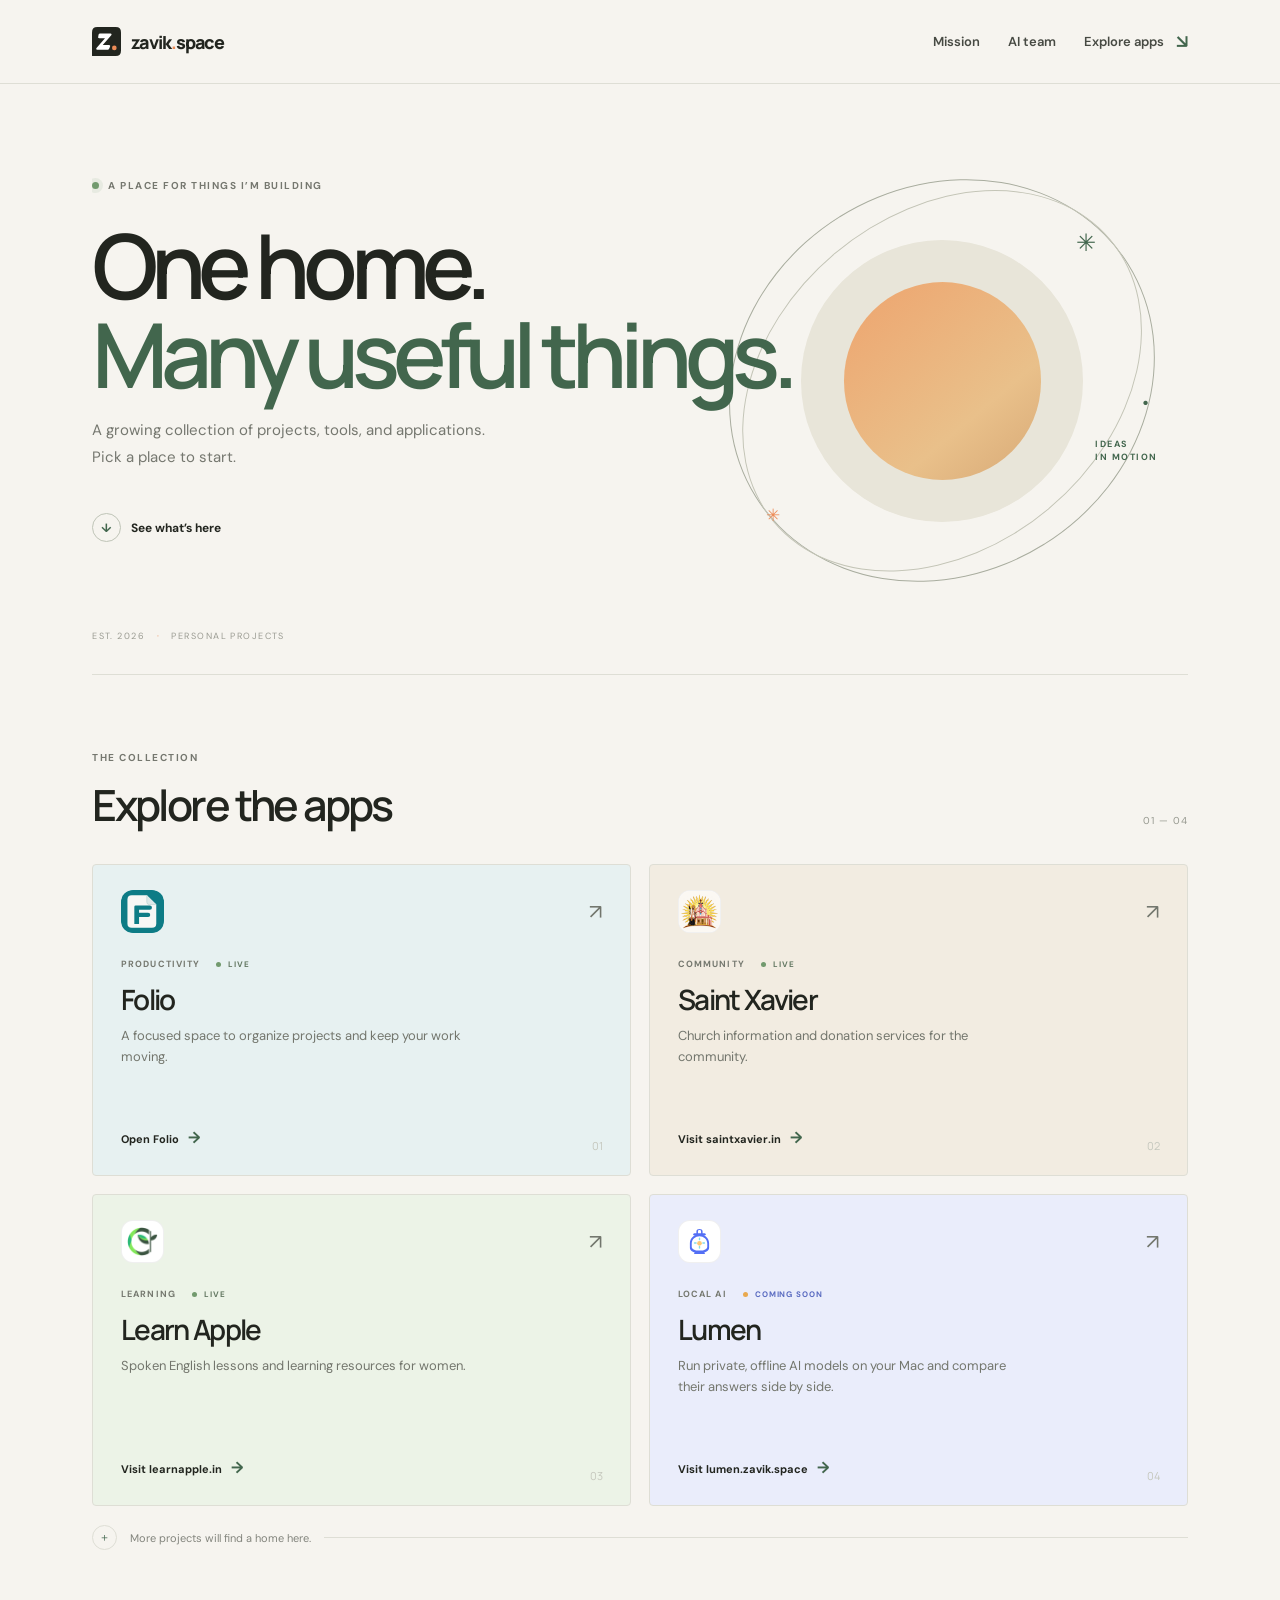
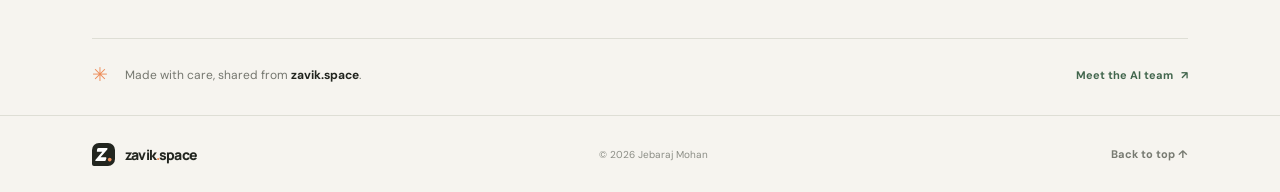
==== commit ed9b1937: "Add Lumen to the homepage app collection Co-Authored-By: Claude Opus 5.5 <noreply@anthropic.com>" ====
--- a/index.html
+++ b/index.html
@@ -44,7 +44,7 @@
       </section>
 
       <section class="apps" id="apps">
-        <div class="section-head"><div><p class="eyebrow">THE COLLECTION</p><h2>Explore the apps</h2></div><span class="count">01 — 03</span></div>
+        <div class="section-head"><div><p class="eyebrow">THE COLLECTION</p><h2>Explore the apps</h2></div><span class="count">01 — 04</span></div>
         <div class="card-grid">
           <a class="app-card folio" href="https://folio.zavik.space/" target="_blank" rel="noopener noreferrer">
             <div class="card-top"><img class="app-icon" src="images/apps/folio.svg" alt="Folio logo" width="43" height="43" /><span class="arrow" aria-hidden="true">↗</span></div>
@@ -70,6 +70,14 @@
             <span class="card-cta">Visit learnapple.in <span aria-hidden="true">→</span></span>
             <div class="card-number">03</div>
           </a>
+          <a class="app-card lumen" href="https://lumen.zavik.space/" target="_blank" rel="noopener noreferrer">
+            <div class="card-top"><span class="app-icon logo-tile padded"><img src="images/apps/lumen.svg" alt="Lumen logo" width="43" height="43" /></span><span class="arrow" aria-hidden="true">↗</span></div>
+            <div class="card-meta"><span class="tag">LOCAL AI</span><span class="status soon"><i></i> COMING SOON</span></div>
+            <h3>Lumen</h3>
+            <p>Run private, offline AI models on your Mac and compare their answers side by side.</p>
+            <span class="card-cta">Visit lumen.zavik.space <span aria-hidden="true">→</span></span>
+            <div class="card-number">04</div>
+          </a>
         </div>
         <div class="coming-soon"><span class="plus">＋</span><span>More projects will find a home here.</span><span class="soon-line"></span></div>
       </section>
--- a/styles.css
+++ b/styles.css
@@ -55,9 +55,10 @@
 .card-grid { display: grid; grid-template-columns: repeat(2, minmax(0, 1fr)); gap: 18px; }
 .app-card { position: relative; display: flex; min-height: 312px; flex-direction: column; overflow: hidden; padding: 25px 28px 27px; border: 1px solid var(--line); border-radius: 4px; transition: transform .2s ease, box-shadow .2s ease; }
 .app-card:hover { transform: translateY(-4px); box-shadow: 0 14px 35px #26291c0d; }
-.folio { background: #edf0e8; }
+.folio { background: #e7f1f1; }
 .church { background: #f2ece1; }
-.learnapple { background: #eaf0f7; }
+.learnapple { background: #ecf3e7; }
+.lumen { background: #eaedfb; }
 .card-top, .card-meta { display: flex; align-items: center; justify-content: space-between; }
 .app-icon { display: grid; width: 43px; height: 43px; place-items: center; border-radius: 12px; font-family: Manrope, sans-serif; font-size: 25px; font-weight: 800; }
 .logo-tile { overflow: hidden; border: 1px solid #0000000f; background: #fff; }
@@ -69,6 +70,8 @@
 .tag, .status { color: #75786f; font-size: 9px; font-weight: 700; letter-spacing: .12em; }
 .status { display: flex; align-items: center; gap: 7px; color: #627761; font-size: 8px; }
 .status i { width: 5px; height: 5px; box-shadow: none; }
+.status.soon { color: #5a6bc0; }
+.status.soon i { background: #e9a94f; }
 h3 { margin: 10px 0 7px; font-family: Manrope, sans-serif; font-size: 28px; font-weight: 600; letter-spacing: -.06em; }
 .app-card p { max-width: 350px; margin-bottom: 25px; color: #73766d; font-size: 13px; line-height: 1.65; }
 .card-cta { margin-top: auto; font-size: 11px; font-weight: 700; }
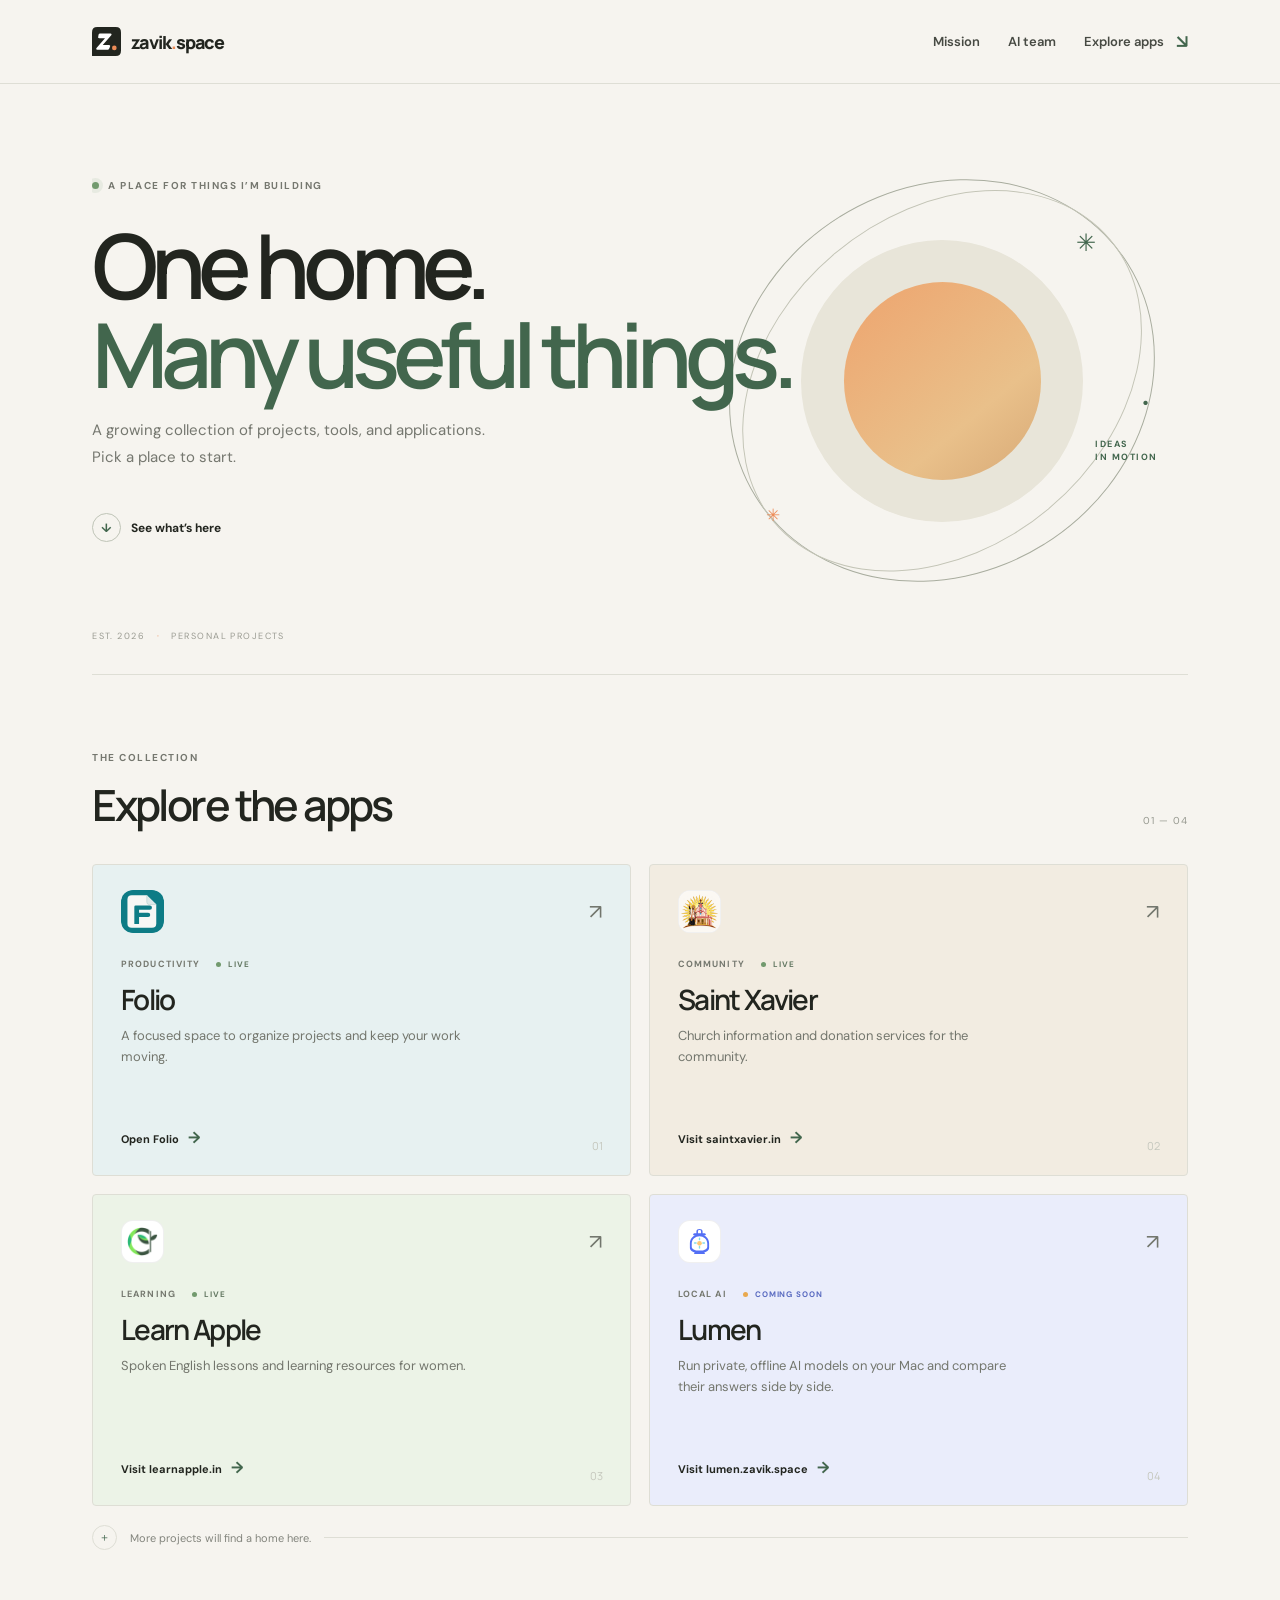
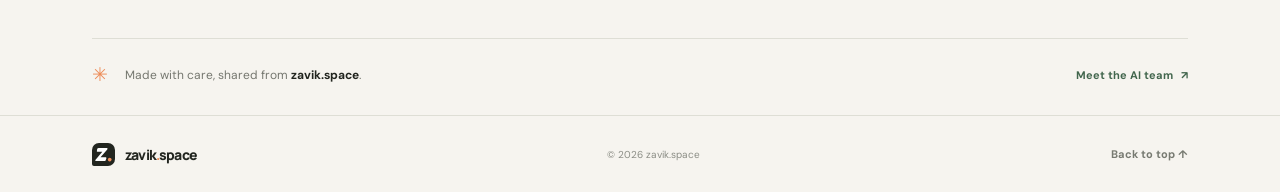
==== commit 303ef5ec: "Remove personal name from site description and footer Co-Authored-By: Claude Opus 5.5 <noreply@anthr" ====
--- a/index.html
+++ b/index.html
@@ -4,7 +4,7 @@
     <meta charset="UTF-8" />
     <meta name="viewport" content="width=device-width, initial-scale=1" />
     <meta name="theme-color" content="#f6f4ef" />
-    <meta name="description" content="A shared home for projects and applications by Jebaraj Mohan." />
+    <meta name="description" content="A shared home for projects and applications." />
     <title>Zavik — Projects and applications</title>
     <link rel="icon" href="favicon.ico" sizes="48x48" />
     <link rel="icon" href="favicon.svg" type="image/svg+xml" />
@@ -13,7 +13,7 @@
     <meta property="og:type" content="website" />
     <meta property="og:url" content="https://www.zavik.space/" />
     <meta property="og:title" content="zavik.space — One home. Many useful things." />
-    <meta property="og:description" content="A shared home for projects and applications by Jebaraj Mohan." />
+    <meta property="og:description" content="A shared home for projects and applications." />
     <meta property="og:image" content="https://www.zavik.space/icons/og-image.png" />
     <meta property="og:image:width" content="1200" />
     <meta property="og:image:height" content="630" />
@@ -85,6 +85,6 @@
       <section class="note"><span class="note-mark">✳</span><p>Made with care, shared from <strong>zavik.space</strong>.</p><a href="/mission#team">Meet the AI team <span aria-hidden="true">↗</span></a></section>
     </main>
 
-    <footer><a class="brand footer-brand" href="#home"><img class="brand-mark" src="favicon.svg" alt="" width="29" height="29" /><span>zavik<span class="brand-dot">.</span>space</span></a><span>© 2026 Jebaraj Mohan</span><a class="back-top" href="#home">Back to top ↑</a></footer>
+    <footer><a class="brand footer-brand" href="#home"><img class="brand-mark" src="favicon.svg" alt="" width="29" height="29" /><span>zavik<span class="brand-dot">.</span>space</span></a><span>© 2026 zavik.space</span><a class="back-top" href="#home">Back to top ↑</a></footer>
   </body>
 </html>
